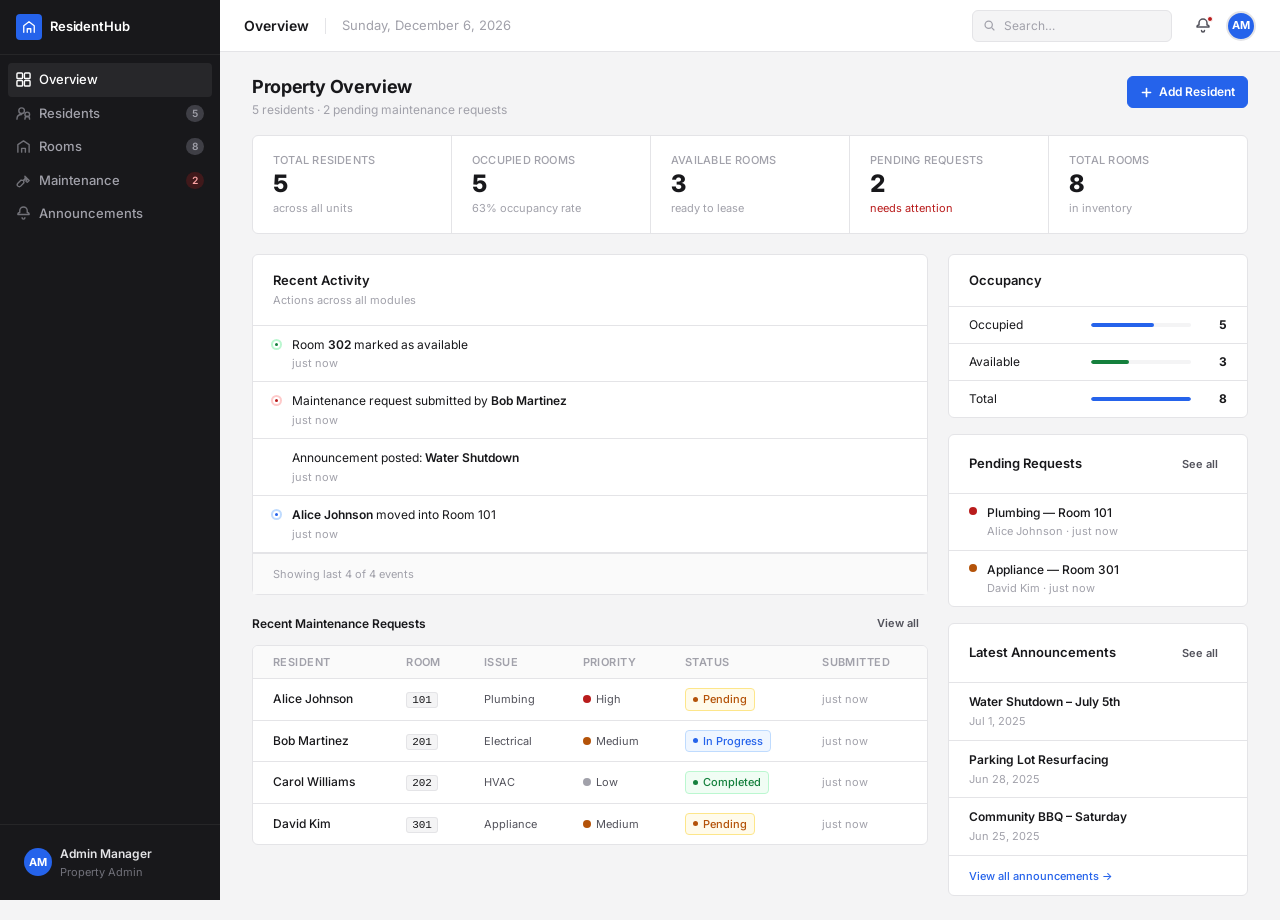
==== index.html @ f51a3751 "Add ResidentHub app — all HTML, CSS, and JS files" ====
<!DOCTYPE html>
<html lang="en">
<head>
  <meta charset="UTF-8" />
  <meta name="viewport" content="width=device-width, initial-scale=1.0" />
  <title>Overview — ResidentHub</title>
  <link rel="preconnect" href="https://fonts.googleapis.com" />
  <link rel="preconnect" href="https://fonts.gstatic.com" crossorigin />
  <link href="https://fonts.googleapis.com/css2?family=Inter:wght@400;500;600;700;800&display=swap" rel="stylesheet" />
  <link rel="stylesheet" href="css/style.css" />
  <link rel="stylesheet" href="css/dashboard.css" />
</head>
<body>
<div class="app-shell">

  <!-- ═══ Sidebar ════════════════════════════════════════════ -->
  <aside class="sidebar">
    <div class="sidebar-brand">
      <div class="brand-mark">
        <svg viewBox="0 0 16 16" fill="none" stroke="#fff" stroke-width="1.5" stroke-linecap="round" stroke-linejoin="round">
          <path d="M2 14V6.5L8 2l6 4.5V14"/><path d="M6 14v-4h4v4"/>
        </svg>
      </div>
      <span class="brand-name">ResidentHub</span>
    </div>

    <nav class="sidebar-nav">
      <div class="nav-group">
        <a href="index.html" class="nav-item active">
          <svg viewBox="0 0 16 16" fill="none" stroke="currentColor" stroke-width="1.5" stroke-linecap="round" stroke-linejoin="round"><rect x="1" y="1" width="6" height="6" rx="1"/><rect x="9" y="1" width="6" height="6" rx="1"/><rect x="9" y="9" width="6" height="6" rx="1"/><rect x="1" y="9" width="6" height="6" rx="1"/></svg>
          Overview
        </a>
        <a href="residents.html" class="nav-item">
          <svg viewBox="0 0 16 16" fill="none" stroke="currentColor" stroke-width="1.5" stroke-linecap="round" stroke-linejoin="round"><circle cx="6" cy="5" r="3"/><path d="M1 14c0-3 2-5 5-5"/><circle cx="12" cy="9" r="2.5"/><path d="M9.5 14c0-2 1-3 2.5-3s2.5 1 2.5 3"/></svg>
          Residents
          <span class="nav-badge" id="sb-resident-count">—</span>
        </a>
        <a href="rooms.html" class="nav-item">
          <svg viewBox="0 0 16 16" fill="none" stroke="currentColor" stroke-width="1.5" stroke-linecap="round" stroke-linejoin="round"><path d="M2 14V6l6-4 6 4v8"/><path d="M6 14v-4h4v4"/></svg>
          Rooms
          <span class="nav-badge" id="sb-room-count">—</span>
        </a>
        <a href="maintenance.html" class="nav-item">
          <svg viewBox="0 0 16 16" fill="none" stroke="currentColor" stroke-width="1.5" stroke-linecap="round" stroke-linejoin="round"><path d="M9.5 3.5a3 3 0 0 1-4 4L2 11a2 2 0 1 0 3 3l3.5-3.5a3 3 0 0 1 4-4l-2 2 1.5 1.5 2-2z"/></svg>
          Maintenance
          <span class="nav-badge" id="sb-maint-count">—</span>
        </a>
        <a href="announcements.html" class="nav-item">
          <svg viewBox="0 0 16 16" fill="none" stroke="currentColor" stroke-width="1.5" stroke-linecap="round" stroke-linejoin="round"><path d="M14 9H2a2 2 0 0 1 2-2V5a4 4 0 0 1 8 0v2a2 2 0 0 1 2 2z"/><path d="M6.5 12.5a1.5 1.5 0 0 0 3 0"/></svg>
          Announcements
        </a>
      </div>
    </nav>

    <div class="sidebar-footer">
      <div class="sidebar-user">
        <div class="user-avatar">AM</div>
        <div>
          <div class="user-info-name">Admin Manager</div>
          <div class="user-info-role">Property Admin</div>
        </div>
      </div>
    </div>
  </aside>

  <!-- ═══ Main ════════════════════════════════════════════════ -->
  <div class="main">

    <header class="topbar">
      <span class="topbar-title">Overview</span>
      <div class="topbar-sep"></div>
      <span class="topbar-crumb" id="tb-date">—</span>

      <div class="topbar-search">
        <svg viewBox="0 0 16 16" fill="none" stroke="currentColor" stroke-width="1.5" stroke-linecap="round" stroke-linejoin="round"><circle cx="7" cy="7" r="4.5"/><path d="M11 11l2.5 2.5"/></svg>
        <input type="text" placeholder="Search…" id="global-search" />
      </div>

      <div class="topbar-actions">
        <button class="topbar-icon-btn" title="Notifications">
          <svg viewBox="0 0 16 16" fill="none" stroke="currentColor" stroke-width="1.5" stroke-linecap="round" stroke-linejoin="round"><path d="M14 9H2a2 2 0 0 1 2-2V5a4 4 0 0 1 8 0v2a2 2 0 0 1 2 2z"/><path d="M6.5 12.5a1.5 1.5 0 0 0 3 0"/></svg>
          <span class="notif-dot" id="notif-dot" style="display:none;"></span>
        </button>
        <div class="topbar-avatar" title="Admin Manager">AM</div>
      </div>
    </header>

    <div class="page">
      <div class="page-inner">

        <!-- Page heading -->
        <div class="page-head" style="margin-bottom:var(--s4);">
          <div class="page-head-left">
            <h1>Property Overview</h1>
            <p id="dash-subtitle">Loading…</p>
          </div>
          <a href="residents.html" class="btn btn-primary">
            <svg viewBox="0 0 16 16" fill="none" stroke="currentColor" stroke-width="2" stroke-linecap="round" stroke-linejoin="round"><path d="M8 3v10M3 8h10"/></svg>
            Add Resident
          </a>
        </div>

        <!-- KPI Metric Strip -->
        <div class="metric-strip" id="metric-strip">
          <!-- Rendered by app.js -->
        </div>

        <!-- Main 2-col grid -->
        <div class="dash-grid">

          <!-- Left: Activity + Recent Requests -->
          <div style="display:flex;flex-direction:column;gap:var(--s4);">

            <!-- Activity feed -->
            <div class="panel">
              <div class="panel-header">
                <div>
                  <div class="panel-title">Recent Activity</div>
                  <div class="panel-subtitle">Actions across all modules</div>
                </div>
              </div>
              <div class="activity-feed" id="activity-feed">
                <div class="empty"><p>Loading…</p></div>
              </div>
            </div>

            <!-- Recent maintenance requests table -->
            <div>
              <div style="display:flex;align-items:center;justify-content:space-between;margin-bottom:var(--s2);">
                <span style="font-size:12px;font-weight:600;color:var(--text);">Recent Maintenance Requests</span>
                <a href="maintenance.html" class="btn btn-ghost btn-sm">View all</a>
              </div>
              <div class="table-wrap">
                <table class="recent-req-table">
                  <thead>
                    <tr>
                      <th>Resident</th>
                      <th>Room</th>
                      <th>Issue</th>
                      <th>Priority</th>
                      <th>Status</th>
                      <th>Submitted</th>
                    </tr>
                  </thead>
                  <tbody id="recent-maint-tbody">
                    <tr><td colspan="6"><div class="empty" style="padding:var(--s6)"><p>Loading…</p></div></td></tr>
                  </tbody>
                </table>
              </div>
            </div>

          </div><!-- /.left -->

          <!-- Right: side panel stack -->
          <div class="side-panel-stack">

            <!-- Occupancy -->
            <div class="panel">
              <div class="panel-header">
                <div class="panel-title">Occupancy</div>
              </div>
              <div class="mini-stat-list" id="occupancy-panel">
                <!-- Rendered by app.js -->
              </div>
            </div>

            <!-- Pending maintenance -->
            <div class="panel">
              <div class="panel-header">
                <div class="panel-title">Pending Requests</div>
                <a href="maintenance.html" class="btn btn-ghost btn-sm">See all</a>
              </div>
              <div class="maint-list" id="maint-preview">
                <!-- Rendered by app.js -->
              </div>
            </div>

            <!-- Announcements -->
            <div class="panel">
              <div class="panel-header">
                <div class="panel-title">Latest Announcements</div>
                <a href="announcements.html" class="btn btn-ghost btn-sm">See all</a>
              </div>
              <div id="ann-preview">
                <!-- Rendered by app.js -->
              </div>
            </div>

          </div><!-- /.right -->

        </div><!-- /.dash-grid -->
      </div><!-- /.page-inner -->
    </div><!-- /.page -->
  </div><!-- /.main -->
</div><!-- /.app-shell -->

<div id="toast-root"></div>
<script src="js/storage.js"></script>
<script src="js/utils.js"></script>
<script src="js/app.js"></script>
</body>
</html>
---- css/style.css ----
/* ============================================================
   ResidentHub — Design System
   A restrained, production-grade SaaS stylesheet.
   Philosophy: borders over shadows, function over decoration,
   real-world density over conceptual whitespace.
   ============================================================ */

/* ----------------------------------------------------------
   1. Custom Properties
   ---------------------------------------------------------- */
:root {
  /* Page */
  --bg:          #F4F4F5;
  --surface:     #FFFFFF;
  --surface-2:   #FAFAFA;

  /* Borders */
  --border:      #E4E4E7;
  --border-2:    #D4D4D8;

  /* Text */
  --text:        #18181B;
  --text-2:      #52525B;
  --text-3:      #A1A1AA;

  /* Accent (used sparingly) */
  --blue:        #2563EB;
  --blue-light:  #EFF6FF;
  --blue-mid:    #BFDBFE;

  /* Status */
  --green:       #15803D;
  --green-bg:    #F0FDF4;
  --green-border:#BBF7D0;

  --amber:       #B45309;
  --amber-bg:    #FFFBEB;
  --amber-border:#FDE68A;

  --red:         #B91C1C;
  --red-bg:      #FEF2F2;
  --red-border:  #FECACA;

  --purple:      #7C3AED;
  --purple-bg:   #F5F3FF;

  /* Sidebar */
  --sb-bg:       #18181B;
  --sb-text:     #A1A1AA;
  --sb-hover:    #27272A;
  --sb-active-bg:#27272A;
  --sb-active:   #FFFFFF;
  --sb-border:   rgba(255,255,255,.06);
  --sb-width:    220px;

  /* Topbar */
  --tb-height:   52px;

  /* Spacing scale */
  --s1: 4px;  --s2: 8px;  --s3: 12px;  --s4: 16px;
  --s5: 20px; --s6: 24px; --s7: 32px;  --s8: 40px;

  /* Radius */
  --r:   6px;
  --r-sm:4px;
  --r-lg:10px;

  /* Type */
  --font: 'Inter', ui-sans-serif, system-ui, -apple-system, sans-serif;
  --mono: 'JetBrains Mono', ui-monospace, 'Cascadia Code', monospace;
}

/* ----------------------------------------------------------
   2. Reset
   ---------------------------------------------------------- */
*, *::before, *::after { box-sizing: border-box; margin: 0; padding: 0; }
html { font-size: 13px; text-rendering: optimizeLegibility; -webkit-font-smoothing: antialiased; }
body { font-family: var(--font); background: var(--bg); color: var(--text); line-height: 1.5; min-height: 100vh; }
a { color: inherit; text-decoration: none; }
button { cursor: pointer; font: inherit; border: none; background: none; }
input, select, textarea { font: inherit; }
ul, ol { list-style: none; }
img { display: block; max-width: 100%; }
svg { display: block; }

/* ----------------------------------------------------------
   3. App Shell
   ---------------------------------------------------------- */
.app-shell { display: flex; min-height: 100vh; }

/* ----------------------------------------------------------
   4. Sidebar
   ---------------------------------------------------------- */
.sidebar {
  width: var(--sb-width);
  background: var(--sb-bg);
  display: flex;
  flex-direction: column;
  position: fixed;
  inset: 0 auto 0 0;
  z-index: 100;
  overflow: hidden;
}

/* Brand */
.sidebar-brand {
  display: flex;
  align-items: center;
  gap: var(--s2);
  padding: 14px var(--s4);
  border-bottom: 1px solid var(--sb-border);
  min-height: var(--tb-height);
}

.brand-mark {
  width: 26px; height: 26px;
  background: var(--blue);
  border-radius: var(--r-sm);
  display: grid; place-items: center;
  flex-shrink: 0;
}
.brand-mark svg { width: 14px; height: 14px; }

.brand-name {
  font-size: 13px;
  font-weight: 600;
  color: #fff;
  letter-spacing: -.01em;
}

/* Nav */
.sidebar-nav { flex: 1; padding: var(--s2) var(--s2); overflow-y: auto; }

.nav-group { margin-bottom: var(--s3); }

.nav-group-label {
  font-size: 10px;
  font-weight: 600;
  letter-spacing: .07em;
  text-transform: uppercase;
  color: #3F3F46;
  padding: var(--s2) var(--s2);
  display: block;
}

.nav-item {
  display: flex;
  align-items: center;
  gap: var(--s2);
  padding: 7px var(--s2);
  border-radius: var(--r-sm);
  color: var(--sb-text);
  font-size: 13px;
  font-weight: 500;
  transition: background 120ms, color 120ms;
  position: relative;
  user-select: none;
}

.nav-item:hover { background: var(--sb-hover); color: #D4D4D8; }

.nav-item.active {
  background: var(--sb-active-bg);
  color: var(--sb-active);
}

.nav-item svg {
  width: 15px; height: 15px;
  flex-shrink: 0;
  opacity: .65;
}

.nav-item.active svg, .nav-item:hover svg { opacity: 1; }

.nav-badge {
  margin-left: auto;
  background: #3F3F46;
  color: #A1A1AA;
  font-size: 10px;
  font-weight: 600;
  padding: 1px 6px;
  border-radius: 10px;
  font-variant-numeric: tabular-nums;
}

.nav-item.active .nav-badge { background: #404040; color: #D4D4D8; }

/* Footer */
.sidebar-footer {
  padding: var(--s3) var(--s4);
  border-top: 1px solid var(--sb-border);
}

.sidebar-user {
  display: flex;
  align-items: center;
  gap: var(--s2);
  border-radius: var(--r-sm);
  padding: var(--s2);
  transition: background 120ms;
  cursor: default;
}

.sidebar-user:hover { background: var(--sb-hover); }

.user-avatar {
  width: 28px; height: 28px;
  border-radius: 50%;
  background: #2563EB;
  display: grid; place-items: center;
  font-size: 11px; font-weight: 700;
  color: #fff;
  flex-shrink: 0;
}

.user-info-name { font-size: 12px; font-weight: 600; color: #E4E4E7; }
.user-info-role { font-size: 11px; color: #71717A; margin-top: 1px; }

/* ----------------------------------------------------------
   5. Main Content
   ---------------------------------------------------------- */
.main { margin-left: var(--sb-width); flex: 1; display: flex; flex-direction: column; min-width: 0; }

/* ----------------------------------------------------------
   6. Topbar
   ---------------------------------------------------------- */
.topbar {
  height: var(--tb-height);
  background: var(--surface);
  border-bottom: 1px solid var(--border);
  display: flex;
  align-items: center;
  padding: 0 var(--s6);
  gap: var(--s4);
  position: sticky; top: 0; z-index: 50;
}

.topbar-title { font-size: 14px; font-weight: 600; color: var(--text); }

.topbar-sep {
  width: 1px; height: 16px;
  background: var(--border);
  flex-shrink: 0;
}

.topbar-crumb { font-size: 13px; color: var(--text-3); }

/* Search */
.topbar-search {
  display: flex; align-items: center; gap: var(--s2);
  background: var(--bg);
  border: 1px solid var(--border);
  border-radius: var(--r);
  padding: 0 10px;
  width: 200px;
  margin-left: auto;
  transition: border-color 150ms, background 150ms;
}
.topbar-search:focus-within { border-color: var(--blue); background: var(--surface); }
.topbar-search svg { width: 13px; height: 13px; color: var(--text-3); flex-shrink: 0; }
.topbar-search input {
  background: none; border: none; outline: none;
  height: 30px; font-size: 12px; color: var(--text); width: 100%;
}
.topbar-search input::placeholder { color: var(--text-3); }

/* Topbar actions */
.topbar-actions { display: flex; align-items: center; gap: var(--s2); }

.topbar-icon-btn {
  width: 30px; height: 30px;
  border-radius: var(--r-sm);
  display: grid; place-items: center;
  color: var(--text-2);
  transition: background 120ms, color 120ms;
  position: relative;
}
.topbar-icon-btn:hover { background: var(--bg); color: var(--text); }
.topbar-icon-btn svg { width: 16px; height: 16px; }

.notif-dot {
  position: absolute; top: 5px; right: 5px;
  width: 6px; height: 6px;
  border-radius: 50%; background: var(--red);
  border: 1.5px solid var(--surface);
}

.topbar-avatar {
  width: 30px; height: 30px;
  border-radius: 50%;
  background: var(--blue);
  display: grid; place-items: center;
  font-size: 11px; font-weight: 700;
  color: #fff; cursor: pointer;
  border: 2px solid var(--border);
  transition: border-color 120ms;
}
.topbar-avatar:hover { border-color: var(--blue-mid); }

/* ----------------------------------------------------------
   7. Page Layout
   ---------------------------------------------------------- */
.page { flex: 1; overflow-y: auto; }

.page-inner { padding: var(--s6) var(--s7); max-width: 1280px; }

/* Page header row */
.page-head {
  display: flex; align-items: flex-start;
  justify-content: space-between; gap: var(--s4);
  margin-bottom: var(--s6);
}

.page-head-left h1 {
  font-size: 18px; font-weight: 700; color: var(--text);
  letter-spacing: -.02em; line-height: 1.2;
}
.page-head-left p {
  font-size: 12px; color: var(--text-3); margin-top: 3px;
}

/* ----------------------------------------------------------
   8. Buttons
   ---------------------------------------------------------- */
.btn {
  display: inline-flex; align-items: center; gap: 6px;
  padding: 0 12px; height: 32px;
  border-radius: var(--r); font-size: 12px; font-weight: 600;
  transition: background 120ms, border-color 120ms, box-shadow 120ms;
  white-space: nowrap; flex-shrink: 0;
}
.btn:active { opacity: .85; }
.btn svg { width: 13px; height: 13px; flex-shrink: 0; }

.btn-primary {
  background: var(--blue); color: #fff;
  border: 1px solid var(--blue);
}
.btn-primary:hover { background: #1D4ED8; border-color: #1D4ED8; }

.btn-secondary {
  background: var(--surface); color: var(--text);
  border: 1px solid var(--border);
}
.btn-secondary:hover { background: var(--bg); border-color: var(--border-2); }

.btn-ghost {
  color: var(--text-2); border: 1px solid transparent;
  padding: 0 8px;
}
.btn-ghost:hover { background: var(--bg); color: var(--text); border-color: var(--border); }

.btn-danger {
  background: var(--red-bg); color: var(--red);
  border: 1px solid var(--red-border);
}
.btn-danger:hover { background: #FEE2E2; }

.btn-sm { height: 26px; padding: 0 8px; font-size: 11px; }
.btn-xs { height: 22px; padding: 0 6px; font-size: 11px; }

/* Icon-only button */
.icon-btn {
  width: 28px; height: 28px;
  display: grid; place-items: center;
  border-radius: var(--r-sm);
  color: var(--text-3);
  transition: background 120ms, color 120ms;
}
.icon-btn:hover { background: var(--bg); color: var(--text-2); }
.icon-btn svg { width: 14px; height: 14px; }

/* ----------------------------------------------------------
   9. Toolbar (search + filters row)
   ---------------------------------------------------------- */
.toolbar {
  display: flex; align-items: center; gap: var(--s2);
  margin-bottom: var(--s4);
  flex-wrap: wrap;
}

.search-input-wrap {
  display: flex; align-items: center; gap: var(--s2);
  background: var(--surface);
  border: 1px solid var(--border);
  border-radius: var(--r);
  padding: 0 10px;
  transition: border-color 150ms;
}
.search-input-wrap:focus-within { border-color: var(--blue); }
.search-input-wrap svg { width: 13px; height: 13px; color: var(--text-3); flex-shrink: 0; }
.search-input-wrap input {
  background: none; border: none; outline: none;
  height: 32px; font-size: 12px; color: var(--text); width: 200px;
}
.search-input-wrap input::placeholder { color: var(--text-3); }

.filter-select {
  height: 32px; padding: 0 8px;
  border: 1px solid var(--border);
  border-radius: var(--r);
  background: var(--surface);
  font-size: 12px; color: var(--text);
  outline: none; cursor: pointer;
  transition: border-color 150ms;
}
.filter-select:focus { border-color: var(--blue); }

.toolbar-spacer { flex: 1; }

/* ----------------------------------------------------------
   10. Surface / Panel
   ---------------------------------------------------------- */
.panel {
  background: var(--surface);
  border: 1px solid var(--border);
  border-radius: var(--r);
}

.panel-header {
  display: flex; align-items: center; justify-content: space-between;
  padding: var(--s4) var(--s5);
  border-bottom: 1px solid var(--border);
}

.panel-title {
  font-size: 13px; font-weight: 600; color: var(--text);
}
.panel-subtitle { font-size: 11px; color: var(--text-3); margin-top: 2px; }

/* ----------------------------------------------------------
   11. Tables
   ---------------------------------------------------------- */
.table-wrap {
  background: var(--surface);
  border: 1px solid var(--border);
  border-radius: var(--r);
  overflow: hidden;
}

table { width: 100%; border-collapse: collapse; }

thead th {
  background: var(--surface-2);
  padding: 8px var(--s4);
  text-align: left;
  font-size: 11px; font-weight: 600;
  color: var(--text-3);
  letter-spacing: .04em;
  text-transform: uppercase;
  border-bottom: 1px solid var(--border);
  white-space: nowrap;
  user-select: none;
}

thead th:first-child { padding-left: var(--s5); }
thead th:last-child  { padding-right: var(--s5); }

tbody tr {
  border-bottom: 1px solid var(--border);
  transition: background 80ms;
}
tbody tr:last-child { border-bottom: none; }
tbody tr:hover { background: #FAFAFA; }

tbody td {
  padding: 10px var(--s4);
  font-size: 12px; color: var(--text);
  vertical-align: middle;
}
tbody td:first-child { padding-left: var(--s5); }
tbody td:last-child  { padding-right: var(--s5); }

.td-meta { color: var(--text-3); font-size: 11px; margin-top: 1px; }
.td-actions { display: flex; gap: 2px; align-items: center; }
.td-actions-right { display: flex; gap: 2px; align-items: center; justify-content: flex-end; }

/* Sortable column */
th.sortable { cursor: pointer; }
th.sortable:hover { color: var(--text-2); }

/* Checkbox column */
.col-check { width: 36px; }

/* ----------------------------------------------------------
   12. Status Badges
   ---------------------------------------------------------- */
.badge {
  display: inline-flex; align-items: center; gap: 5px;
  padding: 2px 7px;
  border-radius: 4px;
  font-size: 11px; font-weight: 500;
  border: 1px solid transparent;
  white-space: nowrap;
}

/* Dot variant */
.badge::before {
  content: ''; width: 5px; height: 5px;
  border-radius: 50%; flex-shrink: 0;
}

.badge-green  { background: var(--green-bg);  color: var(--green);  border-color: var(--green-border); }
.badge-green::before  { background: var(--green); }
.badge-amber  { background: var(--amber-bg);  color: var(--amber);  border-color: var(--amber-border); }
.badge-amber::before  { background: var(--amber); }
.badge-red    { background: var(--red-bg);    color: var(--red);    border-color: var(--red-border); }
.badge-red::before    { background: var(--red); }
.badge-blue   { background: var(--blue-light);color: var(--blue);   border-color: var(--blue-mid); }
.badge-blue::before   { background: var(--blue); }
.badge-gray   { background: var(--bg);        color: var(--text-2); border-color: var(--border); }
.badge-gray::before   { background: var(--text-3); }
.badge-purple { background: var(--purple-bg); color: var(--purple); border-color: #DDD6FE; }
.badge-purple::before { background: var(--purple); }

/* No-dot variant */
.badge-plain { }
.badge-plain::before { display: none; }

/* ----------------------------------------------------------
   13. Priority Indicator
   ---------------------------------------------------------- */
.priority-dot {
  width: 8px; height: 8px;
  border-radius: 50%;
  display: inline-block;
  flex-shrink: 0;
}
.priority-dot.high   { background: var(--red); }
.priority-dot.medium { background: var(--amber); }
.priority-dot.low    { background: var(--text-3); }

.priority-label {
  display: inline-flex; align-items: center; gap: 5px;
  font-size: 11px; color: var(--text-2);
}

/* ----------------------------------------------------------
   14. Modals
   ---------------------------------------------------------- */
.modal-overlay {
  position: fixed; inset: 0;
  background: rgba(0,0,0,.35);
  backdrop-filter: blur(2px);
  z-index: 500;
  display: flex; align-items: center; justify-content: center;
  padding: var(--s5);
  opacity: 0; pointer-events: none;
  transition: opacity 160ms;
}
.modal-overlay.open { opacity: 1; pointer-events: all; }

.modal {
  background: var(--surface);
  border: 1px solid var(--border);
  border-radius: var(--r-lg);
  box-shadow: 0 20px 60px rgba(0,0,0,.18), 0 4px 12px rgba(0,0,0,.08);
  width: 100%; max-width: 480px; max-height: 90vh;
  overflow-y: auto;
  transform: translateY(8px) scale(.98);
  transition: transform 160ms;
}
.modal-overlay.open .modal { transform: translateY(0) scale(1); }
.modal-lg { max-width: 580px; }
.modal-sm { max-width: 380px; }

.modal-header {
  display: flex; align-items: center; justify-content: space-between;
  padding: var(--s5) var(--s6);
  border-bottom: 1px solid var(--border);
}
.modal-title { font-size: 14px; font-weight: 700; color: var(--text); }

.modal-close {
  width: 26px; height: 26px;
  display: grid; place-items: center;
  border-radius: var(--r-sm);
  color: var(--text-3);
  transition: background 120ms, color 120ms;
}
.modal-close:hover { background: var(--bg); color: var(--text-2); }
.modal-close svg { width: 14px; height: 14px; }

.modal-body { padding: var(--s5) var(--s6); }
.modal-footer {
  display: flex; justify-content: flex-end; gap: var(--s2);
  padding: var(--s4) var(--s6);
  border-top: 1px solid var(--border);
  background: var(--surface-2);
  border-radius: 0 0 var(--r-lg) var(--r-lg);
}

/* ----------------------------------------------------------
   15. Form Elements
   ---------------------------------------------------------- */
.form-group { margin-bottom: var(--s4); }
.form-row { display: grid; grid-template-columns: 1fr 1fr; gap: var(--s3); }

.form-label {
  display: block;
  font-size: 11px; font-weight: 600; color: var(--text-2);
  margin-bottom: 5px; letter-spacing: .01em;
}
.form-label .req { color: var(--red); }

.form-input, .form-select, .form-textarea {
  width: 100%; height: 34px;
  padding: 0 10px;
  border: 1px solid var(--border);
  border-radius: var(--r);
  background: var(--surface);
  color: var(--text); font-size: 13px;
  outline: none;
  transition: border-color 120ms, box-shadow 120ms;
}
.form-input:focus, .form-select:focus, .form-textarea:focus {
  border-color: var(--blue);
  box-shadow: 0 0 0 3px rgba(37,99,235,.1);
}
.form-input.is-error, .form-select.is-error, .form-textarea.is-error {
  border-color: var(--red);
}
.form-input:disabled, .form-select:disabled {
  background: var(--bg); color: var(--text-3); cursor: not-allowed;
}
.form-textarea {
  height: auto; padding: 8px 10px; resize: vertical; min-height: 76px; line-height: 1.5;
}
.form-hint { font-size: 11px; color: var(--text-3); margin-top: 4px; }
.form-error-msg { font-size: 11px; color: var(--red); margin-top: 4px; }

/* ----------------------------------------------------------
   16. Toast Notifications
   ---------------------------------------------------------- */
#toast-root {
  position: fixed; bottom: 20px; right: 20px;
  z-index: 900; display: flex; flex-direction: column; gap: 8px;
  pointer-events: none;
}

.toast {
  display: flex; align-items: center; gap: 10px;
  padding: 10px 14px;
  background: var(--text);
  color: #fff;
  border-radius: var(--r);
  font-size: 12px; font-weight: 500;
  box-shadow: 0 4px 16px rgba(0,0,0,.2);
  pointer-events: all;
  max-width: 300px; min-width: 200px;
  transform: translateX(110%);
  transition: transform 280ms cubic-bezier(.34,1.56,.64,1);
}
.toast.in  { transform: translateX(0); }
.toast.out { transform: translateX(110%); transition-timing-function: ease-in; transition-duration: 180ms; }

.toast-pip {
  width: 4px; height: 28px;
  border-radius: 2px; flex-shrink: 0;
}
.toast-success .toast-pip { background: #4ADE80; }
.toast-error   .toast-pip { background: #F87171; }
.toast-info    .toast-pip { background: #60A5FA; }

/* ----------------------------------------------------------
   17. Confirm Dialog
   ---------------------------------------------------------- */
.confirm-body { padding: var(--s5) var(--s6); }
.confirm-body h3 { font-size: 14px; font-weight: 700; margin-bottom: var(--s2); }
.confirm-body p  { font-size: 12px; color: var(--text-2); line-height: 1.55; }

/* ----------------------------------------------------------
   18. Empty State
   ---------------------------------------------------------- */
.empty {
  display: flex; flex-direction: column; align-items: center;
  padding: 60px var(--s6); text-align: center; gap: 8px;
}
.empty-icon {
  width: 40px; height: 40px;
  background: var(--bg); border: 1px solid var(--border);
  border-radius: var(--r);
  display: grid; place-items: center;
  margin-bottom: 4px;
  color: var(--text-3);
}
.empty-icon svg { width: 20px; height: 20px; }
.empty h3 { font-size: 13px; font-weight: 600; color: var(--text); }
.empty p  { font-size: 12px; color: var(--text-3); max-width: 260px; line-height: 1.5; }

/* ----------------------------------------------------------
   19. Skeleton / Loading
   ---------------------------------------------------------- */
.skeleton {
  background: linear-gradient(90deg, var(--bg) 25%, var(--border) 50%, var(--bg) 75%);
  background-size: 200% 100%;
  animation: sk-shimmer 1.5s ease infinite;
  border-radius: var(--r-sm);
}
@keyframes sk-shimmer { 0% { background-position: 200% 0; } 100% { background-position: -200% 0; } }

/* ----------------------------------------------------------
   20. Misc utilities
   ---------------------------------------------------------- */
.sr-only { position: absolute; width: 1px; height: 1px; padding: 0; margin: -1px; overflow: hidden; clip: rect(0,0,0,0); border: 0; }
.truncate { white-space: nowrap; overflow: hidden; text-overflow: ellipsis; }
.hidden   { display: none !important; }
.mono     { font-family: var(--mono); font-size: .95em; }
.divider  { height: 1px; background: var(--border); }

/* Inline avatar */
.avatar {
  border-radius: 50%;
  display: grid; place-items: center;
  font-weight: 700; color: #fff;
  flex-shrink: 0;
  background: var(--blue);
}
.avatar-sm { width: 28px; height: 28px; font-size: 10px; }
.avatar-md { width: 34px; height: 34px; font-size: 12px; }

/* Detail label/value pair */
.detail-row {
  display: flex; justify-content: space-between; align-items: baseline;
  padding: 9px 0; border-bottom: 1px solid var(--border);
  gap: var(--s4);
}
.detail-row:last-child { border-bottom: none; }
.detail-label { font-size: 11px; color: var(--text-3); font-weight: 500; flex-shrink: 0; }
.detail-value { font-size: 12px; color: var(--text); font-weight: 500; text-align: right; }

/* Horizontal metric strip */
.metric-strip {
  display: flex;
  background: var(--surface);
  border: 1px solid var(--border);
  border-radius: var(--r);
  overflow: hidden;
  margin-bottom: var(--s5);
}

.metric-item {
  flex: 1; padding: var(--s4) var(--s5);
  border-right: 1px solid var(--border);
  transition: background 120ms;
}
.metric-item:last-child { border-right: none; }
.metric-item:hover { background: var(--surface-2); }

.metric-label {
  font-size: 11px; color: var(--text-3);
  font-weight: 500; letter-spacing: .02em;
  margin-bottom: 4px;
  text-transform: uppercase;
}
.metric-value {
  font-size: 24px; font-weight: 800;
  color: var(--text); line-height: 1;
  letter-spacing: -.03em;
  font-variant-numeric: tabular-nums;
}
.metric-sub {
  font-size: 11px; color: var(--text-3);
  margin-top: 4px;
}
.metric-sub .up   { color: var(--green); }
.metric-sub .down { color: var(--red); }

/* Responsive */
@media (max-width: 960px) {
  .sidebar { transform: translateX(-100%); }
  .sidebar.open { transform: none; }
  .main { margin-left: 0; }
  .form-row { grid-template-columns: 1fr; }
}
---- css/dashboard.css ----
/* ============================================================
   ResidentHub — Dashboard & Page-specific styles
   ============================================================ */

/* ----------------------------------------------------------
   Dashboard two-column grid
   ---------------------------------------------------------- */
.dash-grid {
  display: grid;
  grid-template-columns: 1fr 300px;
  gap: var(--s5);
  align-items: start;
}

@media (max-width: 1100px) { .dash-grid { grid-template-columns: 1fr; } }

/* ----------------------------------------------------------
   Activity Timeline
   ---------------------------------------------------------- */
.activity-feed { padding: 0; }

.activity-entry {
  display: flex; align-items: flex-start; gap: var(--s3);
  padding: 10px var(--s5);
  border-bottom: 1px solid var(--border);
  position: relative;
  transition: background 80ms;
}
.activity-entry:last-child { border-bottom: none; }
.activity-entry:hover { background: var(--surface-2); }

.activity-pip {
  width: 7px; height: 7px;
  border-radius: 50%;
  border: 2px solid var(--surface);
  flex-shrink: 0;
  margin-top: 5px;
}
.activity-pip.blue   { background: var(--blue);  box-shadow: 0 0 0 2px var(--blue-mid); }
.activity-pip.green  { background: var(--green);  box-shadow: 0 0 0 2px var(--green-border); }
.activity-pip.red    { background: var(--red);    box-shadow: 0 0 0 2px var(--red-border); }
.activity-pip.amber  { background: var(--amber);  box-shadow: 0 0 0 2px var(--amber-border); }
.activity-pip.gray   { background: var(--text-3); box-shadow: 0 0 0 2px var(--border-2); }

.activity-body { flex: 1; min-width: 0; }
.activity-text { font-size: 12px; color: var(--text); line-height: 1.45; }
.activity-text strong { font-weight: 600; }
.activity-time { font-size: 11px; color: var(--text-3); margin-top: 2px; }

.activity-feed-empty { padding: var(--s7) var(--s6); text-align: center; }
.activity-feed-footer {
  padding: 10px var(--s5);
  border-top: 1px solid var(--border);
  background: var(--surface-2);
}

/* ----------------------------------------------------------
   Right sidebar panels
   ---------------------------------------------------------- */
.side-panel-stack { display: flex; flex-direction: column; gap: var(--s4); }

/* Mini stat list inside panel */
.mini-stat-list { }
.mini-stat {
  display: flex; align-items: center; gap: var(--s3);
  padding: 9px var(--s5);
  border-bottom: 1px solid var(--border);
}
.mini-stat:last-child { border-bottom: none; }

.mini-stat-bar-wrap {
  flex: 1; height: 4px;
  background: var(--bg); border-radius: 2px;
  overflow: hidden;
}
.mini-stat-bar { height: 100%; border-radius: 2px; background: var(--blue); transition: width .5s ease; }
.mini-stat-bar.green { background: var(--green); }
.mini-stat-bar.amber { background: var(--amber); }

.mini-stat-label { font-size: 12px; color: var(--text); width: 110px; flex-shrink: 0; }
.mini-stat-val   { font-size: 12px; font-weight: 700; color: var(--text); width: 24px; text-align: right; flex-shrink: 0; font-variant-numeric: tabular-nums; }

/* Pending maintenance preview */
.maint-list { }
.maint-entry {
  display: flex; align-items: flex-start; gap: 10px;
  padding: 10px var(--s5);
  border-bottom: 1px solid var(--border);
  transition: background 80ms;
}
.maint-entry:last-child { border-bottom: none; }
.maint-entry:hover { background: var(--surface-2); }

.maint-entry-body { flex: 1; min-width: 0; }
.maint-entry-title {
  font-size: 12px; font-weight: 500; color: var(--text);
  white-space: nowrap; overflow: hidden; text-overflow: ellipsis;
}
.maint-entry-meta { font-size: 11px; color: var(--text-3); margin-top: 1px; }

/* Recent requests table inside dashboard */
.recent-req-table tbody td { padding: 9px var(--s4); }
.recent-req-table tbody td:first-child { padding-left: var(--s5); }
.recent-req-table tbody td:last-child  { padding-right: var(--s5); }

/* ----------------------------------------------------------
   Rooms — Split Layout
   ---------------------------------------------------------- */
.rooms-split {
  display: grid;
  grid-template-columns: 1fr 340px;
  gap: var(--s4);
  align-items: start;
}

@media (max-width: 1050px) { .rooms-split { grid-template-columns: 1fr; } }

/* Room detail panel */
.room-detail-panel {
  background: var(--surface);
  border: 1px solid var(--border);
  border-radius: var(--r);
  position: sticky; top: calc(var(--tb-height) + var(--s4));
}

.room-detail-empty {
  padding: 60px var(--s5); text-align: center;
}
.room-detail-empty .icon {
  width: 44px; height: 44px;
  border: 1px solid var(--border);
  border-radius: var(--r); background: var(--bg);
  display: grid; place-items: center;
  margin: 0 auto var(--s3);
  color: var(--text-3);
}
.room-detail-empty .icon svg { width: 20px; height: 20px; }
.room-detail-empty p { font-size: 12px; color: var(--text-3); line-height: 1.5; }

.room-detail-header {
  padding: var(--s4) var(--s5);
  border-bottom: 1px solid var(--border);
  display: flex; align-items: flex-start; justify-content: space-between; gap: var(--s3);
}

.room-detail-num {
  font-size: 22px; font-weight: 800; color: var(--text);
  letter-spacing: -.03em; line-height: 1;
}
.room-detail-type { font-size: 12px; color: var(--text-3); margin-top: 3px; }

.room-detail-body { padding: var(--s4) var(--s5); }

.room-detail-section { margin-bottom: var(--s4); }
.room-detail-section-title {
  font-size: 10px; font-weight: 600; letter-spacing: .06em;
  text-transform: uppercase; color: var(--text-3);
  margin-bottom: var(--s2);
}

.room-tenant-card {
  background: var(--surface-2);
  border: 1px solid var(--border);
  border-radius: var(--r);
  padding: var(--s3) var(--s4);
  display: flex; align-items: center; gap: var(--s3);
}
.room-tenant-name { font-size: 12px; font-weight: 600; color: var(--text); }
.room-tenant-meta { font-size: 11px; color: var(--text-3); margin-top: 1px; }

.room-detail-actions {
  padding: var(--s3) var(--s5);
  border-top: 1px solid var(--border);
  background: var(--surface-2);
  display: flex; gap: var(--s2);
  border-radius: 0 0 var(--r) var(--r);
}

/* Room list rows — clickable */
.room-row { cursor: pointer; }
.room-row.selected { background: var(--blue-light) !important; }
.room-row.selected td { color: var(--text); }

/* ----------------------------------------------------------
   Maintenance — Ticket-style
   ---------------------------------------------------------- */
.maint-summary-bar {
  display: flex; gap: var(--s3); margin-bottom: var(--s5);
}
.maint-count-card {
  display: flex; align-items: center; gap: var(--s3);
  background: var(--surface); border: 1px solid var(--border);
  border-radius: var(--r); padding: 10px var(--s4);
  flex: 1;
}
.maint-count-num {
  font-size: 20px; font-weight: 800; color: var(--text);
  font-variant-numeric: tabular-nums; letter-spacing: -.02em;
  line-height: 1;
}
.maint-count-label { font-size: 11px; color: var(--text-3); margin-top: 2px; }
.maint-count-divider { width: 1px; height: 28px; background: var(--border); flex-shrink: 0; }

/* Status tab filter */
.status-tabs {
  display: flex; gap: 2px;
  background: var(--bg);
  border: 1px solid var(--border);
  border-radius: var(--r);
  padding: 3px;
}
.status-tab {
  padding: 4px 12px;
  border-radius: var(--r-sm);
  font-size: 12px; font-weight: 500;
  color: var(--text-2); cursor: pointer;
  transition: background 120ms, color 120ms;
  border: none; background: none;
  display: flex; align-items: center; gap: 6px;
}
.status-tab:hover { background: var(--surface); color: var(--text); }
.status-tab.active {
  background: var(--surface);
  color: var(--text);
  box-shadow: 0 1px 3px rgba(0,0,0,.08);
  font-weight: 600;
}
.status-tab .tab-count {
  background: var(--border);
  color: var(--text-2);
  font-size: 10px; font-weight: 600;
  padding: 1px 5px; border-radius: 8px;
  font-variant-numeric: tabular-nums;
}
.status-tab.active .tab-count { background: var(--bg); }

/* Ticket row expand */
.ticket-desc {
  font-size: 11px; color: var(--text-3);
  max-width: 320px;
  white-space: nowrap; overflow: hidden; text-overflow: ellipsis;
}

/* ----------------------------------------------------------
   Announcements — Feed style
   ---------------------------------------------------------- */
.ann-feed { }

.ann-entry {
  display: flex; gap: var(--s5);
  padding: var(--s5) var(--s6);
  border-bottom: 1px solid var(--border);
  transition: background 80ms;
}
.ann-entry:last-child { border-bottom: none; }
.ann-entry:hover { background: var(--surface-2); }

.ann-date-col {
  width: 64px; flex-shrink: 0;
  padding-top: 2px;
}
.ann-date-day {
  font-size: 20px; font-weight: 800; color: var(--text);
  line-height: 1; letter-spacing: -.03em;
  font-variant-numeric: tabular-nums;
}
.ann-date-month { font-size: 11px; color: var(--text-3); font-weight: 500; margin-top: 2px; }

.ann-divider { width: 1px; background: var(--border); flex-shrink: 0; }

.ann-body { flex: 1; min-width: 0; }
.ann-title {
  font-size: 13px; font-weight: 600; color: var(--text);
  margin-bottom: 4px; line-height: 1.3;
}
.ann-desc {
  font-size: 12px; color: var(--text-2); line-height: 1.55;
  display: -webkit-box; -webkit-line-clamp: 2;
  -webkit-box-orient: vertical; overflow: hidden;
}
.ann-entry-foot { display: flex; align-items: center; gap: var(--s3); margin-top: 8px; }
.ann-ts { font-size: 11px; color: var(--text-3); }

.ann-actions { margin-left: auto; display: flex; gap: 4px; }
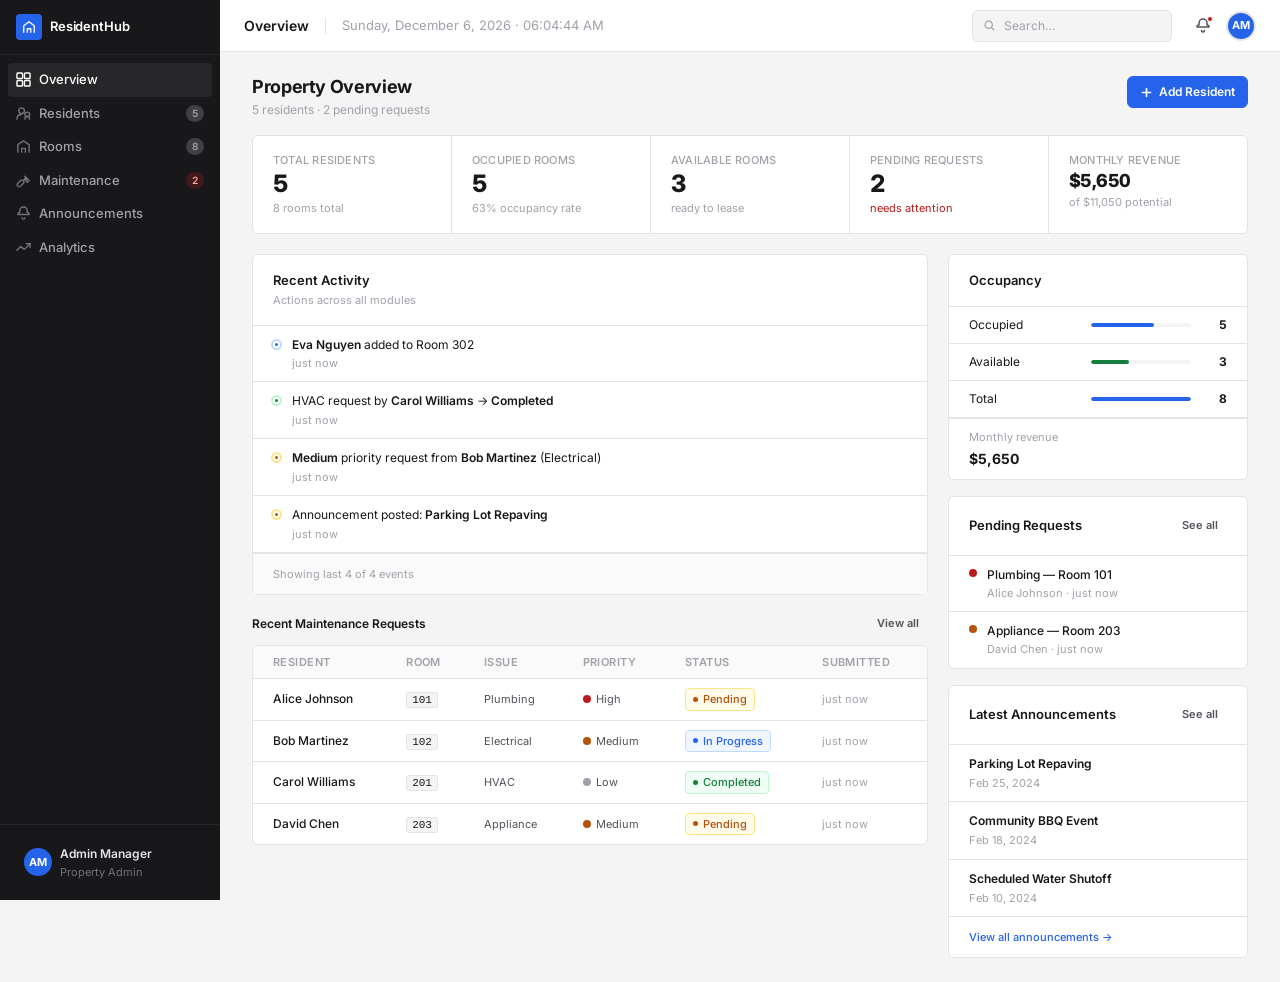
==== commit de343ba4: "Add Analytics page + JS course module features New features covering all 8 course chapters: - Ch7 OO" ====
--- a/index.html
+++ b/index.html
@@ -48,6 +48,10 @@
         <a href="announcements.html" class="nav-item">
           <svg viewBox="0 0 16 16" fill="none" stroke="currentColor" stroke-width="1.5" stroke-linecap="round" stroke-linejoin="round"><path d="M14 9H2a2 2 0 0 1 2-2V5a4 4 0 0 1 8 0v2a2 2 0 0 1 2 2z"/><path d="M6.5 12.5a1.5 1.5 0 0 0 3 0"/></svg>
           Announcements
+        </a>
+        <a href="analytics.html" class="nav-item">
+          <svg viewBox="0 0 16 16" fill="none" stroke="currentColor" stroke-width="1.5" stroke-linecap="round" stroke-linejoin="round"><polyline points="1 11 5 7 9 10 15 4"/><polyline points="11 4 15 4 15 8"/></svg>
+          Analytics
         </a>
       </div>
     </nav>
--- a/css/style.css
+++ b/css/style.css
@@ -766,6 +766,24 @@
 .metric-sub .up   { color: var(--green); }
 .metric-sub .down { color: var(--red); }
 
+/* Metric value medium size (for currency) */
+.metric-value-md {
+  font-size: 18px;
+}
+
+/* Lease duration badge */
+.lease-duration-badge {
+  display: inline-block;
+  font-size: 11px;
+  font-weight: 600;
+  color: var(--text-2);
+  background: var(--bg);
+  border: 1px solid var(--border);
+  border-radius: 4px;
+  padding: 2px 7px;
+  font-variant-numeric: tabular-nums;
+}
+
 /* Responsive */
 @media (max-width: 960px) {
   .sidebar { transform: translateX(-100%); }
--- a/css/dashboard.css
+++ b/css/dashboard.css
@@ -282,3 +282,197 @@
 .ann-ts { font-size: 11px; color: var(--text-3); }
 
 .ann-actions { margin-left: auto; display: flex; gap: 4px; }
+
+/* ----------------------------------------------------------
+   Analytics page
+   ---------------------------------------------------------- */
+
+/* Summary KPI grid */
+.analytics-summary-grid {
+  display: grid;
+  grid-template-columns: repeat(6, 1fr);
+  background: var(--surface);
+  border: 1px solid var(--border);
+  border-radius: var(--r);
+  overflow: hidden;
+  margin-bottom: var(--s5);
+}
+
+@media (max-width: 1200px) { .analytics-summary-grid { grid-template-columns: repeat(3, 1fr); } }
+@media (max-width: 700px)  { .analytics-summary-grid { grid-template-columns: repeat(2, 1fr); } }
+
+.analytics-card {
+  padding: var(--s4) var(--s5);
+  border-right: 1px solid var(--border);
+  border-bottom: 1px solid var(--border);
+  transition: background 120ms;
+}
+.analytics-card:hover { background: var(--surface-2); }
+.analytics-card:last-child { border-right: none; }
+
+.analytics-card-label {
+  font-size: 10px; font-weight: 600;
+  letter-spacing: .05em; text-transform: uppercase;
+  color: var(--text-3); margin-bottom: 6px;
+}
+.analytics-card-value {
+  font-size: 22px; font-weight: 800;
+  color: var(--text); line-height: 1;
+  letter-spacing: -.025em;
+  font-variant-numeric: tabular-nums;
+}
+.analytics-card-value.accent-green { color: var(--green); }
+.analytics-card-value.accent-amber { color: var(--amber); }
+.analytics-card-value.accent-blue  { color: var(--blue);  }
+
+.analytics-card-sub {
+  font-size: 11px; color: var(--text-3); margin-top: 4px;
+}
+
+/* Two-column analytics grid */
+.analytics-grid {
+  display: grid;
+  grid-template-columns: 1fr 1fr;
+  gap: var(--s4);
+  align-items: start;
+}
+@media (max-width: 1000px) { .analytics-grid { grid-template-columns: 1fr; } }
+
+/* Bar chart rows */
+.chart-row {
+  display: grid;
+  grid-template-columns: 120px 1fr 100px;
+  align-items: center;
+  gap: var(--s3);
+  padding: 9px 0;
+  border-bottom: 1px solid var(--border);
+}
+.chart-row:last-child { border-bottom: none; }
+
+.chart-row-sm {
+  grid-template-columns: 90px 1fr 60px;
+}
+
+.chart-label { min-width: 0; }
+.chart-label-text {
+  font-size: 12px; font-weight: 500; color: var(--text);
+  display: block;
+}
+.chart-label-sub {
+  font-size: 10px; color: var(--text-3); margin-top: 1px;
+  display: block;
+}
+
+.chart-bars { display: flex; flex-direction: column; gap: 4px; }
+
+.chart-bar-wrap {
+  height: 6px;
+  background: var(--bg);
+  border-radius: 3px;
+  overflow: hidden;
+}
+.chart-bar-wrap-bg { opacity: .4; }
+
+.chart-bar {
+  height: 100%; border-radius: 3px;
+  transition: width .5s cubic-bezier(.4,0,.2,1);
+}
+.chart-bar-solid { background: var(--blue); }
+.chart-bar-ghost { background: var(--blue-mid); }
+
+.chart-values {
+  text-align: right;
+}
+.chart-val-main {
+  font-size: 12px; font-weight: 600; color: var(--text);
+  font-variant-numeric: tabular-nums; display: block;
+}
+.chart-val-sub {
+  font-size: 10px; color: var(--text-3); display: block; margin-top: 1px;
+}
+
+/* Chart legend */
+.chart-legend {
+  display: flex; gap: var(--s4);
+  margin-top: var(--s3);
+  padding-top: var(--s3);
+  border-top: 1px solid var(--border);
+}
+.legend-item {
+  display: flex; align-items: center; gap: 6px;
+  font-size: 11px; color: var(--text-3);
+}
+.legend-dot {
+  width: 8px; height: 8px; border-radius: 2px; flex-shrink: 0;
+}
+.legend-dot-solid { background: var(--blue); }
+.legend-dot-ghost { background: var(--blue-mid); }
+
+/* Stat trio (resident tenure summary) */
+.stat-trio {
+  display: grid; grid-template-columns: repeat(3, 1fr);
+  border: 1px solid var(--border); border-radius: var(--r);
+  overflow: hidden;
+}
+.stat-trio-item {
+  padding: var(--s3) var(--s4);
+  border-right: 1px solid var(--border);
+  text-align: center;
+}
+.stat-trio-item:last-child { border-right: none; }
+.stat-trio-val {
+  font-size: 22px; font-weight: 800; color: var(--text);
+  letter-spacing: -.03em; line-height: 1;
+}
+.stat-trio-label { font-size: 10px; color: var(--text-3); margin-top: 4px; }
+
+/* Resident tenure bar rows */
+.res-tenure-row {
+  display: flex; align-items: center; gap: 10px;
+  padding: 7px 0; border-bottom: 1px solid var(--border);
+}
+.res-tenure-row:last-child { border-bottom: none; }
+
+.tenure-bar-wrap {
+  height: 3px; background: var(--bg);
+  border-radius: 2px; margin-top: 5px; overflow: hidden;
+}
+.tenure-bar {
+  height: 100%; border-radius: 2px;
+  transition: width .5s cubic-bezier(.4,0,.2,1);
+  opacity: .7;
+}
+
+/* Concepts reference grid */
+.concepts-grid {
+  display: grid;
+  grid-template-columns: repeat(auto-fill, minmax(280px, 1fr));
+  gap: 0;
+  padding: var(--s2) 0;
+}
+.concept-item {
+  display: flex; gap: var(--s3); align-items: flex-start;
+  padding: var(--s3) var(--s5);
+  border-bottom: 1px solid var(--border);
+}
+.concept-item:last-child { border-bottom: none; }
+.concept-ch {
+  font-size: 10px; font-weight: 700;
+  background: var(--blue-light);
+  color: var(--blue);
+  border: 1px solid var(--blue-mid);
+  border-radius: 4px;
+  padding: 2px 6px;
+  white-space: nowrap; flex-shrink: 0;
+  margin-top: 1px;
+}
+.concept-desc {
+  font-size: 12px; color: var(--text-2); line-height: 1.5;
+}
+.concept-desc strong { color: var(--text); font-weight: 600; }
+.concept-desc code {
+  font-family: var(--mono); font-size: 11px;
+  background: var(--bg); border: 1px solid var(--border);
+  border-radius: 3px; padding: 0 4px;
+  color: var(--text);
+}
